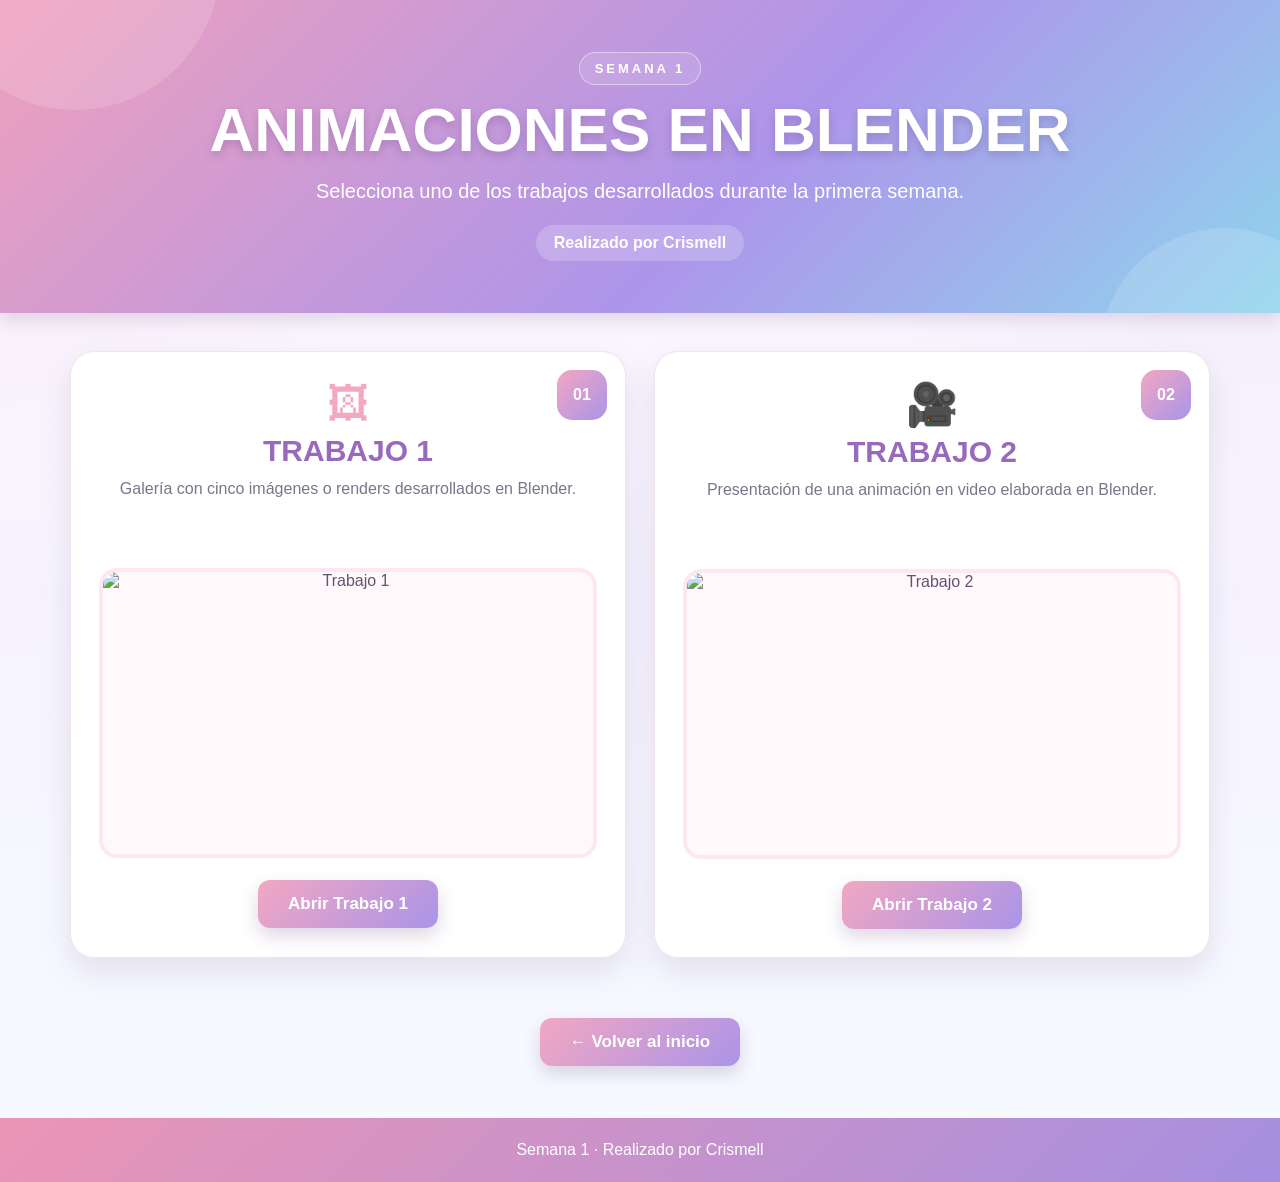
==== semana1/index.html @ 547f5df9 "Add files via upload" ====
<!DOCTYPE html>
<html lang="es">
<head>
    <meta charset="UTF-8">
    <meta name="viewport" content="width=device-width, initial-scale=1.0">
    <title>Semana 1 - Blender</title>
    <link rel="stylesheet" href="../css/estilos.css">
</head>
<body>

    <header class="hero">
        <div class="hero-contenido">
            <span class="hero-etiqueta">SEMANA 1</span>
            <h1>ANIMACIONES EN BLENDER</h1>
            <p>
                Selecciona uno de los trabajos desarrollados durante la primera semana.
            </p>
            <strong>Realizado por Crismell</strong>
        </div>
    </header>

    <main class="contenedor">
        <section class="grid-2">
            <article class="tarjeta">
                <span class="numero">01</span>
                <div class="icono">🖼</div>
                <h2>TRABAJO 1</h2>
                <p>
                    Galería con cinco imágenes o renders desarrollados en Blender.
                </p>
                <a class="vista" href="Trabajo1/index.html">
                    <img src="/img/descarga (4).jpg" alt="Trabajo 1">
                </a>
                <a class="boton" href="Trabajo1/index.html">Abrir Trabajo 1</a>
            </article>

            <article class="tarjeta">
                <span class="numero">02</span>
                <div class="icono">🎥</div>
                <h2>TRABAJO 2</h2>
                <p>
                    Presentación de una animación en video elaborada en Blender.
                </p>
                <a class="vista" href="Trabajo2/index.html">
                    <img src="/img/descarga (5).jpg" alt="Trabajo 2">
                </a>
                <a class="boton" href="Trabajo2/index.html">Abrir Trabajo 2</a>
            </article>
        </section>

        <div class="acciones">
            <a class="boton-volver" href="../index.html">← Volver al inicio</a>
        </div>
    </main>

    <footer>Semana 1 · Realizado por Crismell</footer>

</body>
</html>
---- css/estilos.css ----
* {
    margin: 0;
    padding: 0;
    box-sizing: border-box;
    font-family: Arial, Helvetica, sans-serif;
}

:root {
    --rosa: #f2a7c2;
    --rosa-suave: #fff1f7;
    --lila: #aa94e8;
    --lila-suave: #f2eeff;
    --celeste: #cfefff;
    --azul: #79c6ec;
    --texto: #5f556f;
    --texto-suave: #7c7489;
    --blanco: #ffffff;
    --sombra: 0 14px 30px rgba(141, 114, 161, 0.18);
}

html {
    scroll-behavior: smooth;
}

body {
    min-height: 100vh;
    color: var(--texto);
    background:
        radial-gradient(circle at top left, rgba(242, 167, 194, 0.18), transparent 28%),
        radial-gradient(circle at top right, rgba(170, 148, 232, 0.16), transparent 30%),
        linear-gradient(180deg, #fffafd, #f6f3ff 50%, #f6fbff);
}

a {
    color: inherit;
    text-decoration: none;
}

img,
video {
    display: block;
    max-width: 100%;
}

.hero {
    position: relative;
    overflow: hidden;
    padding: 52px 20px;
    color: white;
    text-align: center;
    background: linear-gradient(135deg, #f0a0bc, #ad95ea 58%, #8fd4ed);
    box-shadow: 0 6px 18px rgba(131, 99, 154, 0.24);
}

.hero::before,
.hero::after {
    content: "";
    position: absolute;
    border-radius: 50%;
    background: rgba(255, 255, 255, 0.14);
}

.hero::before {
    width: 290px;
    height: 290px;
    top: -180px;
    left: -70px;
}

.hero::after {
    width: 250px;
    height: 250px;
    right: -70px;
    bottom: -165px;
}

.hero-contenido {
    position: relative;
    z-index: 2;
    width: min(1100px, 100%);
    margin: auto;
}

.hero-etiqueta {
    display: inline-block;
    margin-bottom: 12px;
    padding: 8px 15px;
    font-size: 13px;
    font-weight: bold;
    letter-spacing: 3px;
    border: 1px solid rgba(255, 255, 255, 0.45);
    border-radius: 999px;
    background: rgba(255, 255, 255, 0.12);
}

.hero h1 {
    font-size: clamp(34px, 6vw, 62px);
    line-height: 1.05;
    text-shadow: 0 4px 8px rgba(84, 55, 104, 0.24);
}

.hero p {
    max-width: 760px;
    margin: 14px auto 0;
    font-size: clamp(16px, 2vw, 20px);
    line-height: 1.55;
}

.hero strong {
    display: inline-block;
    margin-top: 18px;
    padding: 9px 18px;
    border-radius: 999px;
    background: rgba(255, 255, 255, 0.2);
}

.contenedor {
    width: min(1140px, 92%);
    margin: 38px auto 52px;
}

.bloque-bienvenida {
    display: flex;
    align-items: center;
    gap: 28px;
    margin-bottom: 36px;
    padding: 30px;
    border: 1px solid rgba(221, 176, 197, 0.34);
    border-radius: 24px;
    background: rgba(255, 255, 255, 0.96);
    box-shadow: var(--sombra);
}

.avatar {
    display: grid;
    width: 122px;
    min-width: 122px;
    height: 122px;
    place-items: center;
    color: white;
    font-size: 56px;
    font-weight: bold;
    border: 7px solid #fff3f8;
    border-radius: 50%;
    background: linear-gradient(135deg, var(--rosa), var(--lila));
    box-shadow: 0 9px 22px rgba(145, 109, 165, 0.24);
}

.bloque-bienvenida h2 {
    margin-bottom: 8px;
    color: #9b6fc1;
    font-size: clamp(28px, 4vw, 38px);
}

.bloque-bienvenida p {
    color: var(--texto-suave);
    font-size: 17px;
    line-height: 1.7;
}

.autoria {
    display: inline-block;
    margin-top: 13px;
    padding: 8px 15px;
    color: #9866c0;
    font-weight: bold;
    border-radius: 999px;
    background: var(--lila-suave);
}

.grid-2 {
    display: grid;
    grid-template-columns: repeat(2, minmax(0, 1fr));
    gap: 28px;
}

.tarjeta {
    position: relative;
    overflow: hidden;
    padding: 28px;
    text-align: center;
    border: 1px solid rgba(217, 177, 197, 0.34);
    border-radius: 24px;
    background: rgba(255, 255, 255, 0.97);
    box-shadow: var(--sombra);
    transition: transform 0.25s ease, box-shadow 0.25s ease;
}

.tarjeta:hover {
    transform: translateY(-6px);
    box-shadow: 0 18px 38px rgba(141, 114, 161, 0.22);
}

.numero {
    position: absolute;
    top: 18px;
    right: 18px;
    display: grid;
    width: 50px;
    height: 50px;
    place-items: center;
    color: white;
    font-weight: bold;
    border-radius: 15px;
    background: linear-gradient(135deg, var(--rosa), var(--lila));
}

.icono {
    margin-bottom: 6px;
    color: var(--rosa);
    font-size: 42px;
}

.tarjeta h2 {
    margin-bottom: 9px;
    color: #996abc;
    font-size: 30px;
}

.tarjeta p {
    min-height: 70px;
    margin-bottom: 21px;
    color: var(--texto-suave);
    line-height: 1.55;
}

.vista {
    display: block;
    overflow: hidden;
    width: 100%;
    height: 290px;
    border: 4px solid #fde8f1;
    border-radius: 18px;
    background: #fff9fc;
}

.vista img {
    width: 100%;
    height: 100%;
    object-fit: contain;
    transition: transform 0.3s ease;
}

.vista:hover img {
    transform: scale(1.04);
}

.vista-video {
    display: grid;
    width: 100%;
    height: 290px;
    place-items: center;
    border: 4px solid #ebe3ff;
    border-radius: 18px;
    background: linear-gradient(135deg, #f0a8c3, #af96e9 65%, #8fd3ec);
}

.vista-video span {
    display: grid;
    width: 90px;
    height: 90px;
    place-items: center;
    padding-left: 7px;
    color: #9e71bf;
    font-size: 40px;
    border-radius: 50%;
    background: white;
    box-shadow: 0 8px 22px rgba(96, 76, 124, 0.24);
}

.boton,
.boton-volver {
    display: inline-block;
    margin-top: 22px;
    padding: 14px 30px;
    color: white;
    font-size: 17px;
    font-weight: bold;
    border-radius: 12px;
    background: linear-gradient(135deg, var(--rosa), var(--lila));
    box-shadow: 0 8px 18px rgba(141, 107, 159, 0.28);
    transition: transform 0.2s ease;
}

.boton:hover,
.boton-volver:hover {
    transform: translateY(-3px);
}

.bloque-titulo {
    margin-bottom: 28px;
    padding: 24px;
    text-align: center;
    border: 1px solid rgba(214, 174, 195, 0.32);
    border-radius: 20px;
    background: rgba(255, 255, 255, 0.96);
    box-shadow: var(--sombra);
}

.bloque-titulo span {
    display: inline-block;
    margin-bottom: 8px;
    padding: 7px 13px;
    color: #a16cbc;
    font-size: 13px;
    font-weight: bold;
    letter-spacing: 2px;
    border-radius: 999px;
    background: var(--lila-suave);
}

.bloque-titulo h2 {
    color: #996abc;
    font-size: clamp(28px, 4vw, 40px);
}

.bloque-titulo p {
    margin-top: 8px;
    color: var(--texto-suave);
}

.galeria {
    display: grid;
    grid-template-columns: repeat(2, minmax(0, 1fr));
    gap: 24px;
}

.galeria figure {
    overflow: hidden;
    border: 1px solid rgba(216, 177, 198, 0.34);
    border-radius: 20px;
    background: white;
    box-shadow: var(--sombra);
    transition: transform 0.25s ease;
}

.galeria figure:hover {
    transform: translateY(-5px);
}

.galeria figure:last-child {
    grid-column: 1 / -1;
    width: calc(50% - 12px);
    justify-self: center;
}

.galeria img {
    width: 100%;
    height: 315px;
    object-fit: contain;
    background: linear-gradient(180deg, #fffafd, #f4efff);
}

.galeria figcaption {
    padding: 14px;
    color: #996abc;
    text-align: center;
    font-size: 18px;
    font-weight: bold;
    border-top: 1px solid #f4e4ee;
}

.panel-imagen,
.panel-video {
    width: min(980px, 100%);
    margin: auto;
    overflow: hidden;
    border: 1px solid rgba(216, 177, 198, 0.34);
    border-radius: 22px;
    background: white;
    box-shadow: var(--sombra);
}

.panel-imagen img {
    width: 100%;
    max-height: 620px;
    object-fit: contain;
    background: linear-gradient(180deg, #fffafd, #f4efff);
}

.panel-video {
    padding: 20px;
}

.panel-video video {
    width: 100%;
    max-height: 620px;
    border: 4px solid #f9e5ef;
    border-radius: 16px;
    background: #211d29;
}

.acciones {
    margin-top: 38px;
    text-align: center;
}

footer {
    padding: 23px;
    color: white;
    text-align: center;
    background: linear-gradient(135deg, #eb95b5, #a58fe0);
}

@media (max-width: 800px) {
    .bloque-bienvenida {
        flex-direction: column;
        text-align: center;
    }

    .grid-2,
    .galeria {
        grid-template-columns: 1fr;
    }

    .galeria figure:last-child {
        grid-column: auto;
        width: 100%;
    }
}

@media (max-width: 480px) {
    .hero {
        padding: 38px 14px;
    }

    .contenedor {
        width: 94%;
        margin-top: 24px;
    }

    .bloque-bienvenida,
    .tarjeta,
    .panel-video {
        padding: 20px;
    }

    .avatar {
        width: 104px;
        min-width: 104px;
        height: 104px;
        font-size: 48px;
    }

    .vista,
    .vista-video {
        height: 225px;
    }

    .galeria img {
        height: 245px;
    }

    .boton,
    .boton-volver {
        width: 100%;
        text-align: center;
    }
}
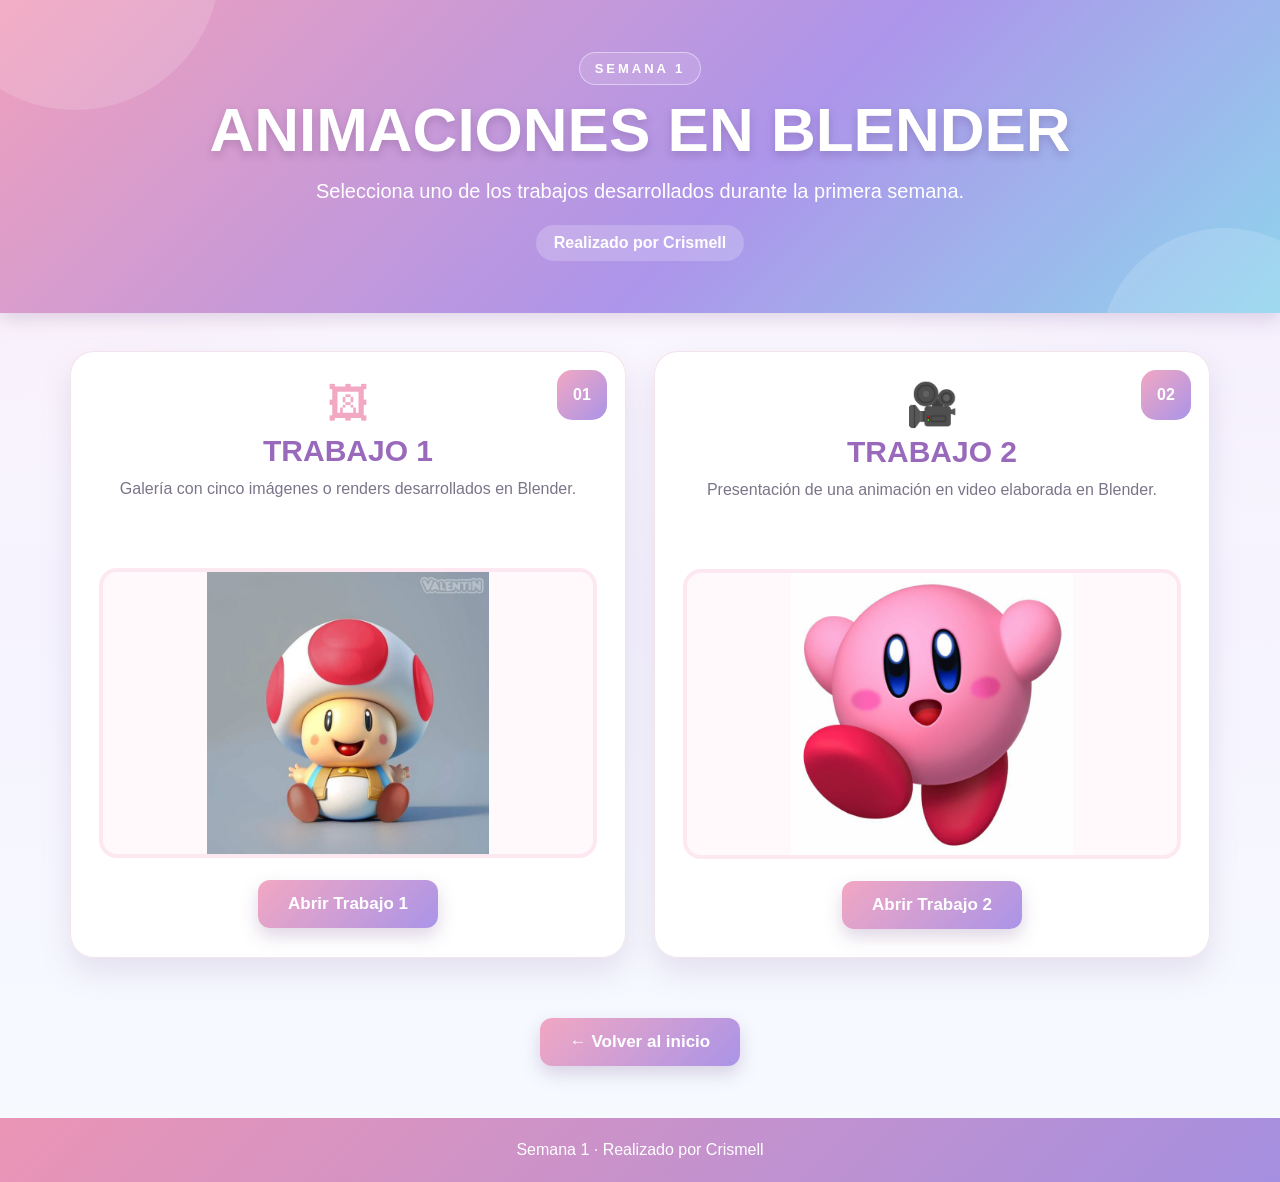
==== commit e970f539: "Update index.html" ====
--- a/semana1/index.html
+++ b/semana1/index.html
@@ -29,7 +29,7 @@
                     Galería con cinco imágenes o renders desarrollados en Blender.
                 </p>
                 <a class="vista" href="Trabajo1/index.html">
-                    <img src="/img/descarga (4).jpg" alt="Trabajo 1">
+                    <img src="/img/descarga4.jpg" alt="Trabajo 1">
                 </a>
                 <a class="boton" href="Trabajo1/index.html">Abrir Trabajo 1</a>
             </article>
@@ -42,7 +42,7 @@
                     Presentación de una animación en video elaborada en Blender.
                 </p>
                 <a class="vista" href="Trabajo2/index.html">
-                    <img src="/img/descarga (5).jpg" alt="Trabajo 2">
+                    <img src="../img/descarga5.jpg" alt="Trabajo 2">
                 </a>
                 <a class="boton" href="Trabajo2/index.html">Abrir Trabajo 2</a>
             </article>
@@ -56,4 +56,4 @@
     <footer>Semana 1 · Realizado por Crismell</footer>
 
 </body>
-</html>+</html>
--- a/css/estilos.css
+++ b/css/estilos.css
@@ -1,4 +1,3 @@
-
 * {
     margin: 0;
     padding: 0;
@@ -26,10 +25,24 @@
 body {
     min-height: 100vh;
     color: var(--texto);
-    background:
-        radial-gradient(circle at top left, rgba(242, 167, 194, 0.18), transparent 28%),
-        radial-gradient(circle at top right, rgba(170, 148, 232, 0.16), transparent 30%),
-        linear-gradient(180deg, #fffafd, #f6f3ff 50%, #f6fbff);
+
+    background:
+        radial-gradient(
+            circle at top left,
+            rgba(242, 167, 194, 0.18),
+            transparent 28%
+        ),
+        radial-gradient(
+            circle at top right,
+            rgba(170, 148, 232, 0.16),
+            transparent 30%
+        ),
+        linear-gradient(
+            180deg,
+            #fffafd,
+            #f6f3ff 50%,
+            #f6fbff
+        );
 }
 
 a {
@@ -46,24 +59,41 @@
 .hero {
     position: relative;
     overflow: hidden;
+
     padding: 52px 20px;
+
     color: white;
     text-align: center;
-    background: linear-gradient(135deg, #f0a0bc, #ad95ea 58%, #8fd4ed);
-    box-shadow: 0 6px 18px rgba(131, 99, 154, 0.24);
+
+    background:
+        linear-gradient(
+            135deg,
+            #f0a0bc,
+            #ad95ea 58%,
+            #8fd4ed
+        );
+
+    box-shadow:
+        0 6px 18px
+        rgba(131, 99, 154, 0.24);
 }
 
 .hero::before,
 .hero::after {
     content: "";
+
     position: absolute;
+
     border-radius: 50%;
-    background: rgba(255, 255, 255, 0.14);
+
+    background:
+        rgba(255, 255, 255, 0.14);
 }
 
 .hero::before {
     width: 290px;
     height: 290px;
+
     top: -180px;
     left: -70px;
 }
@@ -71,6 +101,7 @@
 .hero::after {
     width: 250px;
     height: 250px;
+
     right: -70px;
     bottom: -165px;
 }
@@ -78,168 +109,290 @@
 .hero-contenido {
     position: relative;
     z-index: 2;
+
     width: min(1100px, 100%);
+
     margin: auto;
 }
 
 .hero-etiqueta {
     display: inline-block;
+
     margin-bottom: 12px;
     padding: 8px 15px;
+
     font-size: 13px;
     font-weight: bold;
     letter-spacing: 3px;
-    border: 1px solid rgba(255, 255, 255, 0.45);
+
+    border:
+        1px solid
+        rgba(255, 255, 255, 0.45);
+
     border-radius: 999px;
-    background: rgba(255, 255, 255, 0.12);
+
+    background:
+        rgba(255, 255, 255, 0.12);
 }
 
 .hero h1 {
-    font-size: clamp(34px, 6vw, 62px);
+    font-size: clamp(
+        34px,
+        6vw,
+        62px
+    );
+
     line-height: 1.05;
-    text-shadow: 0 4px 8px rgba(84, 55, 104, 0.24);
+
+    text-shadow:
+        0 4px 8px
+        rgba(84, 55, 104, 0.24);
 }
 
 .hero p {
     max-width: 760px;
+
     margin: 14px auto 0;
-    font-size: clamp(16px, 2vw, 20px);
+
+    font-size: clamp(
+        16px,
+        2vw,
+        20px
+    );
+
     line-height: 1.55;
 }
 
 .hero strong {
     display: inline-block;
+
     margin-top: 18px;
     padding: 9px 18px;
+
     border-radius: 999px;
-    background: rgba(255, 255, 255, 0.2);
+
+    background:
+        rgba(255, 255, 255, 0.2);
 }
 
 .contenedor {
     width: min(1140px, 92%);
+
     margin: 38px auto 52px;
 }
 
 .bloque-bienvenida {
     display: flex;
     align-items: center;
+
     gap: 28px;
+
     margin-bottom: 36px;
     padding: 30px;
-    border: 1px solid rgba(221, 176, 197, 0.34);
+
+    border:
+        1px solid
+        rgba(221, 176, 197, 0.34);
+
     border-radius: 24px;
-    background: rgba(255, 255, 255, 0.96);
-    box-shadow: var(--sombra);
+
+    background:
+        rgba(255, 255, 255, 0.96);
+
+    box-shadow:
+        var(--sombra);
 }
 
 .avatar {
     display: grid;
+
     width: 122px;
     min-width: 122px;
     height: 122px;
+
     place-items: center;
+
     color: white;
+
     font-size: 56px;
     font-weight: bold;
-    border: 7px solid #fff3f8;
+
+    border:
+        7px solid
+        #fff3f8;
+
     border-radius: 50%;
-    background: linear-gradient(135deg, var(--rosa), var(--lila));
-    box-shadow: 0 9px 22px rgba(145, 109, 165, 0.24);
+
+    background:
+        linear-gradient(
+            135deg,
+            var(--rosa),
+            var(--lila)
+        );
+
+    box-shadow:
+        0 9px 22px
+        rgba(145, 109, 165, 0.24);
 }
 
 .bloque-bienvenida h2 {
     margin-bottom: 8px;
+
     color: #9b6fc1;
-    font-size: clamp(28px, 4vw, 38px);
+
+    font-size: clamp(
+        28px,
+        4vw,
+        38px
+    );
 }
 
 .bloque-bienvenida p {
     color: var(--texto-suave);
+
     font-size: 17px;
     line-height: 1.7;
 }
 
 .autoria {
     display: inline-block;
+
     margin-top: 13px;
     padding: 8px 15px;
+
     color: #9866c0;
+
     font-weight: bold;
+
     border-radius: 999px;
-    background: var(--lila-suave);
+
+    background:
+        var(--lila-suave);
 }
 
 .grid-2 {
     display: grid;
-    grid-template-columns: repeat(2, minmax(0, 1fr));
+
+    grid-template-columns:
+        repeat(
+            2,
+            minmax(0, 1fr)
+        );
+
     gap: 28px;
 }
 
 .tarjeta {
     position: relative;
     overflow: hidden;
+
     padding: 28px;
+
     text-align: center;
-    border: 1px solid rgba(217, 177, 197, 0.34);
+
+    border:
+        1px solid
+        rgba(217, 177, 197, 0.34);
+
     border-radius: 24px;
-    background: rgba(255, 255, 255, 0.97);
-    box-shadow: var(--sombra);
-    transition: transform 0.25s ease, box-shadow 0.25s ease;
+
+    background:
+        rgba(255, 255, 255, 0.97);
+
+    box-shadow:
+        var(--sombra);
+
+    transition:
+        transform 0.25s ease,
+        box-shadow 0.25s ease;
 }
 
 .tarjeta:hover {
-    transform: translateY(-6px);
-    box-shadow: 0 18px 38px rgba(141, 114, 161, 0.22);
+    transform:
+        translateY(-6px);
+
+    box-shadow:
+        0 18px 38px
+        rgba(141, 114, 161, 0.22);
 }
 
 .numero {
     position: absolute;
+
     top: 18px;
     right: 18px;
+
     display: grid;
+
     width: 50px;
     height: 50px;
+
     place-items: center;
+
     color: white;
+
     font-weight: bold;
+
     border-radius: 15px;
-    background: linear-gradient(135deg, var(--rosa), var(--lila));
+
+    background:
+        linear-gradient(
+            135deg,
+            var(--rosa),
+            var(--lila)
+        );
 }
 
 .icono {
     margin-bottom: 6px;
+
     color: var(--rosa);
+
     font-size: 42px;
 }
 
 .tarjeta h2 {
     margin-bottom: 9px;
+
     color: #996abc;
+
     font-size: 30px;
 }
 
 .tarjeta p {
     min-height: 70px;
+
     margin-bottom: 21px;
+
     color: var(--texto-suave);
+
     line-height: 1.55;
 }
 
 .vista {
     display: block;
     overflow: hidden;
+
     width: 100%;
     height: 290px;
-    border: 4px solid #fde8f1;
+
+    border:
+        4px solid
+        #fde8f1;
+
     border-radius: 18px;
+
     background: #fff9fc;
 }
 
 .vista img {
     width: 100%;
     height: 100%;
+
     object-fit: contain;
-    transition: transform 0.3s ease;
+
+    transition:
+        transform 0.3s ease;
 }
 
 .vista:hover img {
@@ -248,135 +401,235 @@
 
 .vista-video {
     display: grid;
+
     width: 100%;
     height: 290px;
+
     place-items: center;
-    border: 4px solid #ebe3ff;
+
+    border:
+        4px solid
+        #ebe3ff;
+
     border-radius: 18px;
-    background: linear-gradient(135deg, #f0a8c3, #af96e9 65%, #8fd3ec);
+
+    background:
+        linear-gradient(
+            135deg,
+            #f0a8c3,
+            #af96e9 65%,
+            #8fd3ec
+        );
 }
 
 .vista-video span {
     display: grid;
+
     width: 90px;
     height: 90px;
+
     place-items: center;
+
     padding-left: 7px;
+
     color: #9e71bf;
+
     font-size: 40px;
+
     border-radius: 50%;
+
     background: white;
-    box-shadow: 0 8px 22px rgba(96, 76, 124, 0.24);
+
+    box-shadow:
+        0 8px 22px
+        rgba(96, 76, 124, 0.24);
 }
 
 .boton,
 .boton-volver {
     display: inline-block;
+
     margin-top: 22px;
     padding: 14px 30px;
+
     color: white;
+
     font-size: 17px;
     font-weight: bold;
+
     border-radius: 12px;
-    background: linear-gradient(135deg, var(--rosa), var(--lila));
-    box-shadow: 0 8px 18px rgba(141, 107, 159, 0.28);
-    transition: transform 0.2s ease;
+
+    background:
+        linear-gradient(
+            135deg,
+            var(--rosa),
+            var(--lila)
+        );
+
+    box-shadow:
+        0 8px 18px
+        rgba(141, 107, 159, 0.28);
+
+    transition:
+        transform 0.2s ease;
 }
 
 .boton:hover,
 .boton-volver:hover {
-    transform: translateY(-3px);
+    transform:
+        translateY(-3px);
 }
 
 .bloque-titulo {
     margin-bottom: 28px;
     padding: 24px;
+
     text-align: center;
-    border: 1px solid rgba(214, 174, 195, 0.32);
+
+    border:
+        1px solid
+        rgba(214, 174, 195, 0.32);
+
     border-radius: 20px;
-    background: rgba(255, 255, 255, 0.96);
-    box-shadow: var(--sombra);
+
+    background:
+        rgba(255, 255, 255, 0.96);
+
+    box-shadow:
+        var(--sombra);
 }
 
 .bloque-titulo span {
     display: inline-block;
+
     margin-bottom: 8px;
     padding: 7px 13px;
+
     color: #a16cbc;
+
     font-size: 13px;
     font-weight: bold;
     letter-spacing: 2px;
+
     border-radius: 999px;
-    background: var(--lila-suave);
+
+    background:
+        var(--lila-suave);
 }
 
 .bloque-titulo h2 {
     color: #996abc;
-    font-size: clamp(28px, 4vw, 40px);
+
+    font-size: clamp(
+        28px,
+        4vw,
+        40px
+    );
 }
 
 .bloque-titulo p {
     margin-top: 8px;
+
     color: var(--texto-suave);
 }
 
 .galeria {
     display: grid;
-    grid-template-columns: repeat(2, minmax(0, 1fr));
+
+    grid-template-columns:
+        repeat(
+            2,
+            minmax(0, 1fr)
+        );
+
     gap: 24px;
 }
 
 .galeria figure {
     overflow: hidden;
-    border: 1px solid rgba(216, 177, 198, 0.34);
+
+    width: 100%;
+
+    border:
+        1px solid
+        rgba(216, 177, 198, 0.34);
+
     border-radius: 20px;
+
     background: white;
-    box-shadow: var(--sombra);
-    transition: transform 0.25s ease;
+
+    box-shadow:
+        var(--sombra);
+
+    transition:
+        transform 0.25s ease;
 }
 
 .galeria figure:hover {
-    transform: translateY(-5px);
-}
-
-.galeria figure:last-child {
-    grid-column: 1 / -1;
-    width: calc(50% - 12px);
-    justify-self: center;
+    transform:
+        translateY(-5px);
 }
 
 .galeria img {
     width: 100%;
     height: 315px;
+
     object-fit: contain;
-    background: linear-gradient(180deg, #fffafd, #f4efff);
+
+    background:
+        linear-gradient(
+            180deg,
+            #fffafd,
+            #f4efff
+        );
 }
 
 .galeria figcaption {
     padding: 14px;
+
     color: #996abc;
+
     text-align: center;
+
     font-size: 18px;
     font-weight: bold;
-    border-top: 1px solid #f4e4ee;
+
+    border-top:
+        1px solid
+        #f4e4ee;
 }
 
 .panel-imagen,
 .panel-video {
     width: min(980px, 100%);
+
     margin: auto;
     overflow: hidden;
-    border: 1px solid rgba(216, 177, 198, 0.34);
+
+    border:
+        1px solid
+        rgba(216, 177, 198, 0.34);
+
     border-radius: 22px;
+
     background: white;
-    box-shadow: var(--sombra);
+
+    box-shadow:
+        var(--sombra);
 }
 
 .panel-imagen img {
     width: 100%;
     max-height: 620px;
+
     object-fit: contain;
-    background: linear-gradient(180deg, #fffafd, #f4efff);
+
+    background:
+        linear-gradient(
+            180deg,
+            #fffafd,
+            #f4efff
+        );
 }
 
 .panel-video {
@@ -386,26 +639,42 @@
 .panel-video video {
     width: 100%;
     max-height: 620px;
-    border: 4px solid #f9e5ef;
+
+    border:
+        4px solid
+        #f9e5ef;
+
     border-radius: 16px;
+
     background: #211d29;
 }
 
 .acciones {
     margin-top: 38px;
+
     text-align: center;
 }
 
 footer {
     padding: 23px;
+
     color: white;
+
     text-align: center;
-    background: linear-gradient(135deg, #eb95b5, #a58fe0);
+
+    background:
+        linear-gradient(
+            135deg,
+            #eb95b5,
+            #a58fe0
+        );
 }
 
 @media (max-width: 800px) {
+
     .bloque-bienvenida {
         flex-direction: column;
+
         text-align: center;
     }
 
@@ -413,20 +682,17 @@
     .galeria {
         grid-template-columns: 1fr;
     }
-
-    .galeria figure:last-child {
-        grid-column: auto;
-        width: 100%;
-    }
 }
 
 @media (max-width: 480px) {
+
     .hero {
         padding: 38px 14px;
     }
 
     .contenedor {
         width: 94%;
+
         margin-top: 24px;
     }
 
@@ -440,6 +706,7 @@
         width: 104px;
         min-width: 104px;
         height: 104px;
+
         font-size: 48px;
     }
 
@@ -455,6 +722,7 @@
     .boton,
     .boton-volver {
         width: 100%;
+
         text-align: center;
     }
-}+}
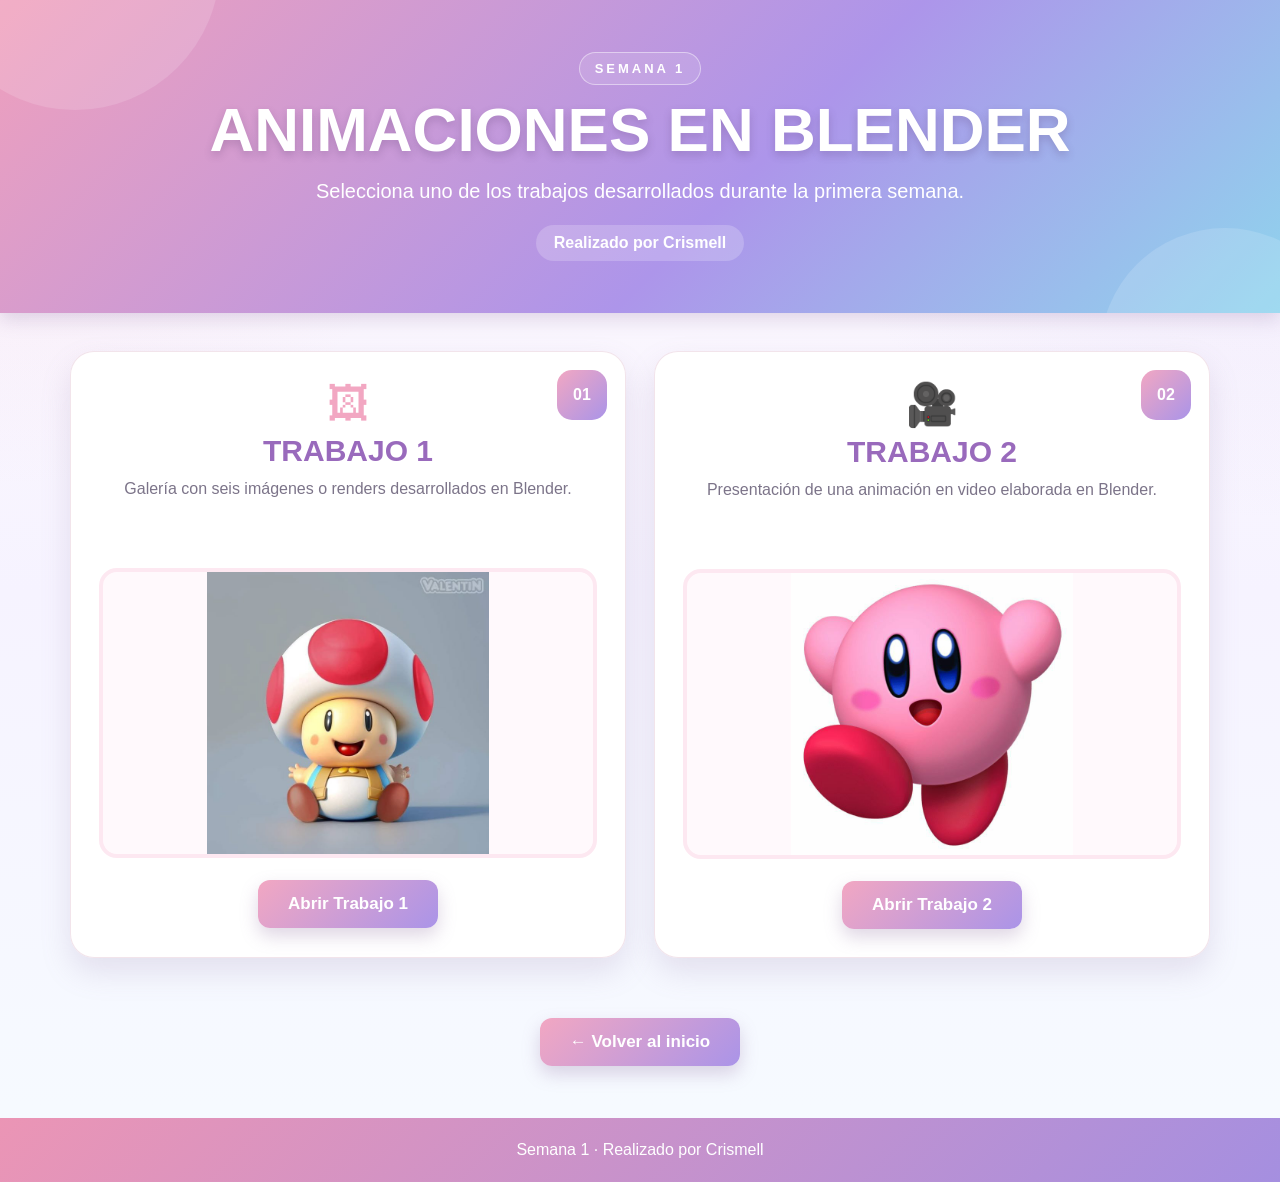
==== commit e158ea19: "Update index.html" ====
--- a/semana1/index.html
+++ b/semana1/index.html
@@ -6,54 +6,89 @@
     <title>Semana 1 - Blender</title>
     <link rel="stylesheet" href="../css/estilos.css">
 </head>
+
 <body>
 
     <header class="hero">
         <div class="hero-contenido">
             <span class="hero-etiqueta">SEMANA 1</span>
+
             <h1>ANIMACIONES EN BLENDER</h1>
+
             <p>
-                Selecciona uno de los trabajos desarrollados durante la primera semana.
+                Selecciona uno de los trabajos desarrollados durante
+                la primera semana.
             </p>
+
             <strong>Realizado por Crismell</strong>
         </div>
     </header>
 
     <main class="contenedor">
+
         <section class="grid-2">
+
             <article class="tarjeta">
                 <span class="numero">01</span>
+
                 <div class="icono">🖼</div>
+
                 <h2>TRABAJO 1</h2>
+
                 <p>
-                    Galería con cinco imágenes o renders desarrollados en Blender.
+                    Galería con seis imágenes o renders desarrollados
+                    en Blender.
                 </p>
+
                 <a class="vista" href="Trabajo1/index.html">
-                    <img src="/img/descarga4.jpg" alt="Trabajo 1">
+                    <img
+                        src="../img/descarga4.jpg"
+                        alt="Trabajo 1"
+                    >
                 </a>
-                <a class="boton" href="Trabajo1/index.html">Abrir Trabajo 1</a>
+
+                <a class="boton" href="Trabajo1/index.html">
+                    Abrir Trabajo 1
+                </a>
             </article>
 
             <article class="tarjeta">
                 <span class="numero">02</span>
+
                 <div class="icono">🎥</div>
+
                 <h2>TRABAJO 2</h2>
+
                 <p>
-                    Presentación de una animación en video elaborada en Blender.
+                    Presentación de una animación en video elaborada
+                    en Blender.
                 </p>
+
                 <a class="vista" href="Trabajo2/index.html">
-                    <img src="../img/descarga5.jpg" alt="Trabajo 2">
+                    <img
+                        src="../img/descarga5.jpg"
+                        alt="Trabajo 2"
+                    >
                 </a>
-                <a class="boton" href="Trabajo2/index.html">Abrir Trabajo 2</a>
+
+                <a class="boton" href="Trabajo2/index.html">
+                    Abrir Trabajo 2
+                </a>
             </article>
+
         </section>
 
         <div class="acciones">
-            <a class="boton-volver" href="../index.html">← Volver al inicio</a>
+            <a class="boton-volver" href="../index.html">
+                ← Volver al inicio
+            </a>
         </div>
+
     </main>
 
-    <footer>Semana 1 · Realizado por Crismell</footer>
+    <footer>
+        Semana 1 · Realizado por Crismell
+    </footer>
 
 </body>
 </html>
